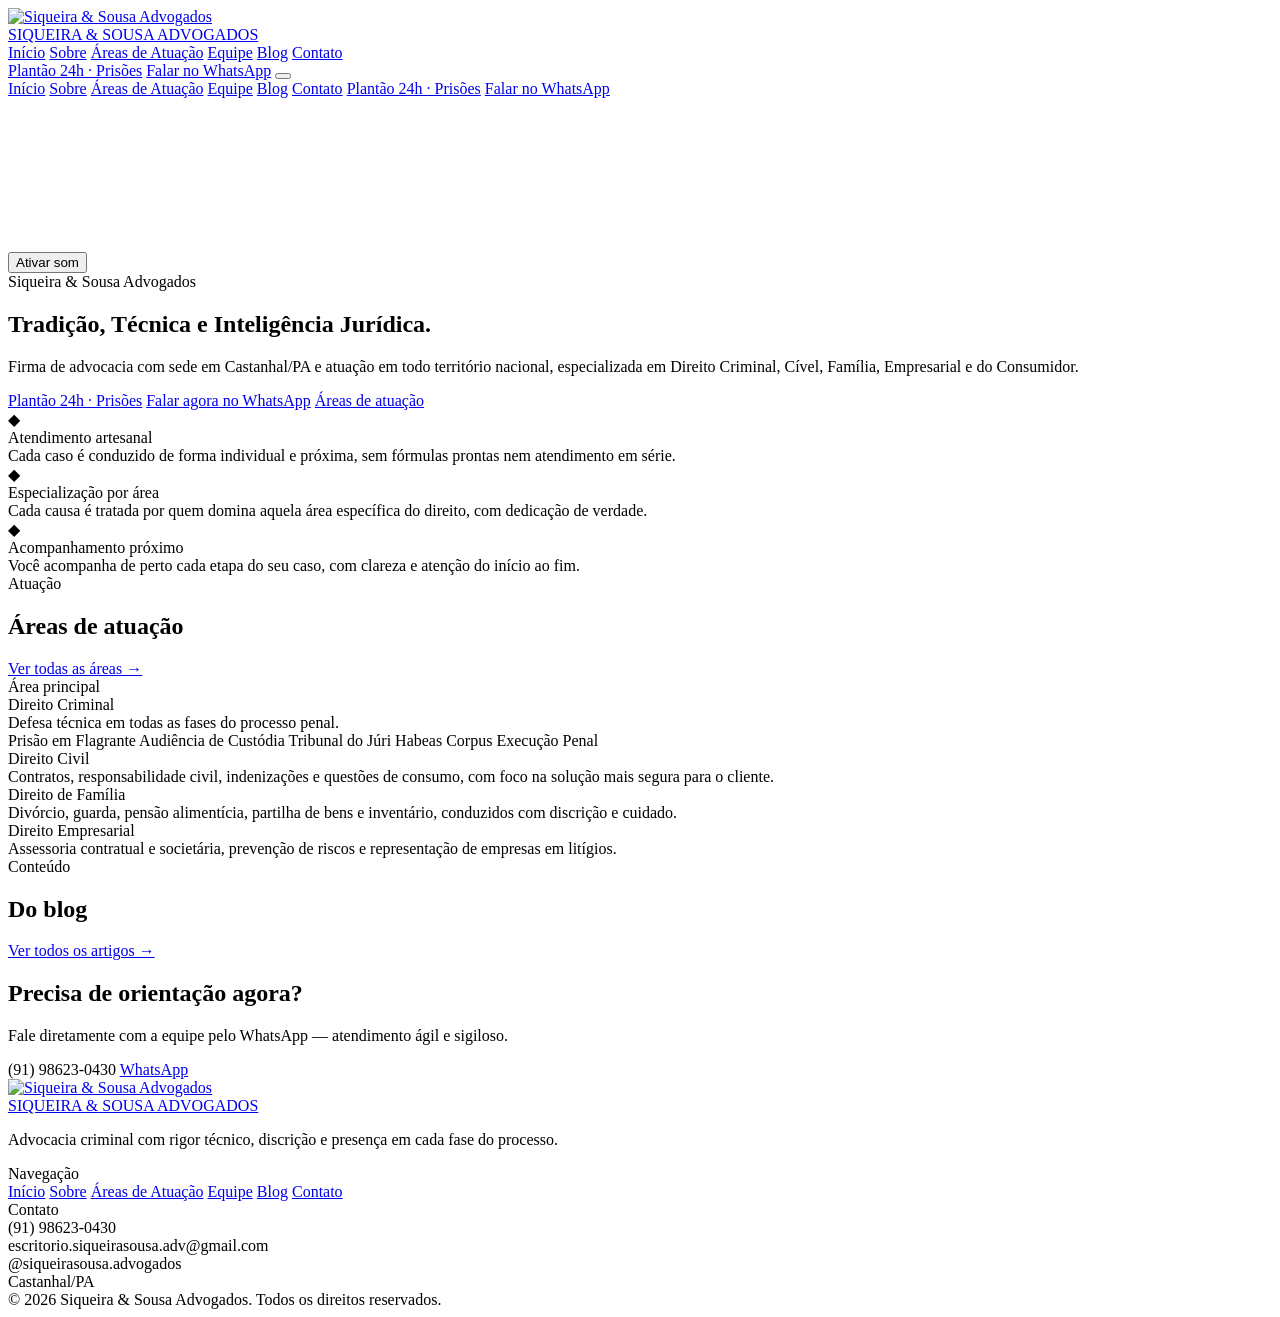
==== index.html @ fb688a69 "Add files via upload" ====
<!DOCTYPE html>
<html lang="pt-BR">
<head>
<meta charset="UTF-8">
<meta name="viewport" content="width=device-width, initial-scale=1.0">
<title>Siqueira &amp; Sousa Advogados | Castanhal/PA</title>
<meta name="description" content="Firma de advocacia com sede em Castanhal/PA e atuação em todo território nacional. Direito Criminal, Cível, Família, Empresarial e do Consumidor. Tradição, técnica e inteligência jurídica.">
<link rel="icon" href="assets/logo/logo-mono-navy.png">
<link rel="preconnect" href="https://fonts.googleapis.com">
<link rel="preconnect" href="https://fonts.gstatic.com" crossorigin>
<link href="https://fonts.googleapis.com/css2?family=Playfair+Display:ital,wght@0,500;0,600;0,700;1,500&family=Cormorant+Garamond:ital,wght@0,500;0,600;1,500&family=Lora:ital,wght@0,400;0,500;1,400&display=swap" rel="stylesheet">
<link rel="stylesheet" href="assets/css/style.css">
</head>
<body>

<header class="site-header">
  <div class="header-inner">
    <a href="index.html" class="brand">
      <img src="assets/logo/logo-mono-navy.png" alt="Siqueira & Sousa Advogados">
      <div class="brand-text">
        <span class="brand-name">SIQUEIRA <span class="amp">&amp;</span> SOUSA</span>
        <span class="brand-sub">ADVOGADOS</span>
      </div>
    </a>

    <nav class="main-nav">
      <a href="index.html" class="active">Início</a>
      <a href="sobre.html">Sobre</a>
      <a href="areas.html">Áreas de Atuação</a>
      <a href="equipe.html">Equipe</a>
      <a href="blog.html">Blog</a>
      <a href="contato.html">Contato</a>
    </nav>

    <div class="header-actions">
      <a href="https://wa.me/5591986230430?text=Ol%C3%A1%2C%20preciso%20de%20atendimento%20URGENTE%20-%20poss%C3%ADvel%20pris%C3%A3o%20em%20flagrante." target="_blank" rel="noopener" class="btn btn-urgent">Plantão 24h · Prisões</a>
      <a href="https://wa.me/5591986230430?text=Ol%C3%A1%2C%20preciso%20de%20orienta%C3%A7%C3%A3o%20jur%C3%ADdica." target="_blank" rel="noopener" class="btn btn-solid">Falar no WhatsApp</a>
      <button class="hamburger" aria-label="Menu">
        <span></span><span></span><span></span>
      </button>
    </div>
  </div>
  <nav class="mobile-nav">
    <a href="index.html" class="active">Início</a>
    <a href="sobre.html">Sobre</a>
    <a href="areas.html">Áreas de Atuação</a>
    <a href="equipe.html">Equipe</a>
    <a href="blog.html">Blog</a>
    <a href="contato.html">Contato</a>
    <a href="https://wa.me/5591986230430?text=Ol%C3%A1%2C%20preciso%20de%20atendimento%20URGENTE%20-%20poss%C3%ADvel%20pris%C3%A3o%20em%20flagrante." target="_blank" rel="noopener" class="btn btn-urgent">Plantão 24h · Prisões</a>
    <a href="https://wa.me/5591986230430?text=Ol%C3%A1%2C%20preciso%20de%20orienta%C3%A7%C3%A3o%20jur%C3%ADdica." target="_blank" rel="noopener" class="btn btn-solid">Falar no WhatsApp</a>
  </nav>
</header>

<main>

  <!-- HERO VIDEO -->
  <section class="hero-video-wrap">
    <video id="hero-video" autoplay muted loop playsinline preload="auto" poster="assets/img/poster-hero-reel-v5.jpg">
      <source src="assets/video/hero-reel-v5.mp4" type="video/mp4">
    </video>
    <div class="hero-video-scrim"></div>
    <button class="hero-video-sound" id="hero-sound-toggle" aria-label="Ativar som">Ativar som</button>
  </section>

  <!-- HERO TEXT -->
  <section class="wrap section hero-below">
    <div class="eyebrow">Siqueira &amp; Sousa Advogados</div>
    <h1>Tradição, Técnica e Inteligência Jurídica.</h1>
    <p class="lead" style="margin-left:auto; margin-right:auto;">Firma de advocacia com sede em Castanhal/PA e atuação em todo território nacional, especializada em Direito Criminal, Cível, Família, Empresarial e do Consumidor.</p>
    <div class="cta-row">
      <a href="https://wa.me/5591986230430?text=Ol%C3%A1%2C%20preciso%20de%20atendimento%20URGENTE%20-%20poss%C3%ADvel%20pris%C3%A3o%20em%20flagrante." target="_blank" rel="noopener" class="btn btn-urgent">Plantão 24h · Prisões</a>
      <a href="https://wa.me/5591986230430?text=Ol%C3%A1%2C%20preciso%20de%20orienta%C3%A7%C3%A3o%20jur%C3%ADdica." target="_blank" rel="noopener" class="btn btn-solid">Falar agora no WhatsApp</a>
      <a href="areas.html" class="btn btn-outline">Áreas de atuação</a>
    </div>
  </section>

  <!-- VALUE STRIP -->
  <section class="section-white-both">
    <div class="wrap section-tight value-grid">
      <div class="value-item">
        <div class="diamond">◆</div>
        <div class="value-title">Atendimento artesanal</div>
        <div class="value-desc">Cada caso é conduzido de forma individual e próxima, sem fórmulas prontas nem atendimento em série.</div>
      </div>
      <div class="value-item">
        <div class="diamond">◆</div>
        <div class="value-title">Especialização por área</div>
        <div class="value-desc">Cada causa é tratada por quem domina aquela área específica do direito, com dedicação de verdade.</div>
      </div>
      <div class="value-item">
        <div class="diamond">◆</div>
        <div class="value-title">Acompanhamento próximo</div>
        <div class="value-desc">Você acompanha de perto cada etapa do seu caso, com clareza e atenção do início ao fim.</div>
      </div>
    </div>
  </section>

  <!-- ÁREAS PREVIEW -->
  <section class="wrap section">
    <div class="section-head-row">
      <div>
        <div class="eyebrow" style="margin-bottom:8px;">Atuação</div>
        <h2>Áreas de atuação</h2>
      </div>
      <a href="areas.html" class="see-all">Ver todas as áreas →</a>
    </div>
    <div class="area-grid">
      <div class="area-card">
        <div class="area-badge">Área principal</div>
        <div class="area-rule"></div>
        <div class="area-title">Direito Criminal</div>
        <div class="area-desc">Defesa técnica em todas as fases do processo penal.</div>
        <div class="area-tags">
          <span>Prisão em Flagrante</span>
          <span>Audiência de Custódia</span>
          <span>Tribunal do Júri</span>
          <span>Habeas Corpus</span>
          <span>Execução Penal</span>
        </div>
      </div>
      <div class="area-card">
        <div class="area-rule"></div>
        <div class="area-title">Direito Civil</div>
        <div class="area-desc">Contratos, responsabilidade civil, indenizações e questões de consumo, com foco na solução mais segura para o cliente.</div>
      </div>
      <div class="area-card">
        <div class="area-rule"></div>
        <div class="area-title">Direito de Família</div>
        <div class="area-desc">Divórcio, guarda, pensão alimentícia, partilha de bens e inventário, conduzidos com discrição e cuidado.</div>
      </div>
      <div class="area-card">
        <div class="area-rule"></div>
        <div class="area-title">Direito Empresarial</div>
        <div class="area-desc">Assessoria contratual e societária, prevenção de riscos e representação de empresas em litígios.</div>
      </div>
    </div>
  </section>

  <!-- BLOG PREVIEW -->
  <section class="section-white">
    <div class="wrap section">
      <div class="section-head-row">
        <div>
          <div class="eyebrow" style="margin-bottom:8px;">Conteúdo</div>
          <h2>Do blog</h2>
        </div>
        <a href="blog.html" class="see-all">Ver todos os artigos →</a>
      </div>
      <div class="blog-grid" id="blog-preview-grid">
        <!-- Preenchido automaticamente a partir de assets/data/posts.js -->
      </div>
    </div>
  </section>

  <!-- CTA BANNER -->
  <section class="cta-banner">
    <div class="cta-banner-inner">
      <div>
        <h2>Precisa de orientação agora?</h2>
        <p>Fale diretamente com a equipe pelo WhatsApp — atendimento ágil e sigiloso.</p>
      </div>
      <div class="cta-banner-actions">
        <span class="cta-banner-phone">(91) 98623-0430</span>
        <a href="https://wa.me/5591986230430?text=Ol%C3%A1%2C%20preciso%20de%20orienta%C3%A7%C3%A3o%20jur%C3%ADdica." target="_blank" rel="noopener" class="btn btn-gold">WhatsApp</a>
      </div>
    </div>
  </section>

</main>

<footer class="site-footer">
  <div class="footer-inner">
    <div class="footer-brand">
      <a href="index.html" class="brand">
        <img src="assets/logo/logo-mono-cream.png" alt="Siqueira & Sousa Advogados">
        <div class="brand-text">
          <span class="brand-name">SIQUEIRA <span class="amp">&amp;</span> SOUSA</span>
          <span class="brand-sub">ADVOGADOS</span>
        </div>
      </a>
      <p class="footer-tagline">Advocacia criminal com rigor técnico, discrição e presença em cada fase do processo.</p>
    </div>
    <div>
      <div class="footer-col-title">Navegação</div>
      <div class="footer-links">
        <a href="index.html">Início</a>
        <a href="sobre.html">Sobre</a>
        <a href="areas.html">Áreas de Atuação</a>
        <a href="equipe.html">Equipe</a>
        <a href="blog.html">Blog</a>
        <a href="contato.html">Contato</a>
      </div>
    </div>
    <div>
      <div class="footer-col-title">Contato</div>
      <div class="footer-contact">
        <div>(91) 98623-0430</div>
        <div>escritorio.siqueirasousa.adv@gmail.com</div>
        <div>@siqueirasousa.advogados</div>
        <div>Castanhal/PA</div>
      </div>
    </div>
  </div>
  <div class="footer-bottom">© <span id="footer-year">2026</span> Siqueira &amp; Sousa Advogados. Todos os direitos reservados.</div>
</footer>

<script src="assets/data/posts.js"></script>
<script src="assets/js/blog.js"></script>
<script src="assets/js/main.js"></script>
</body>
</html>
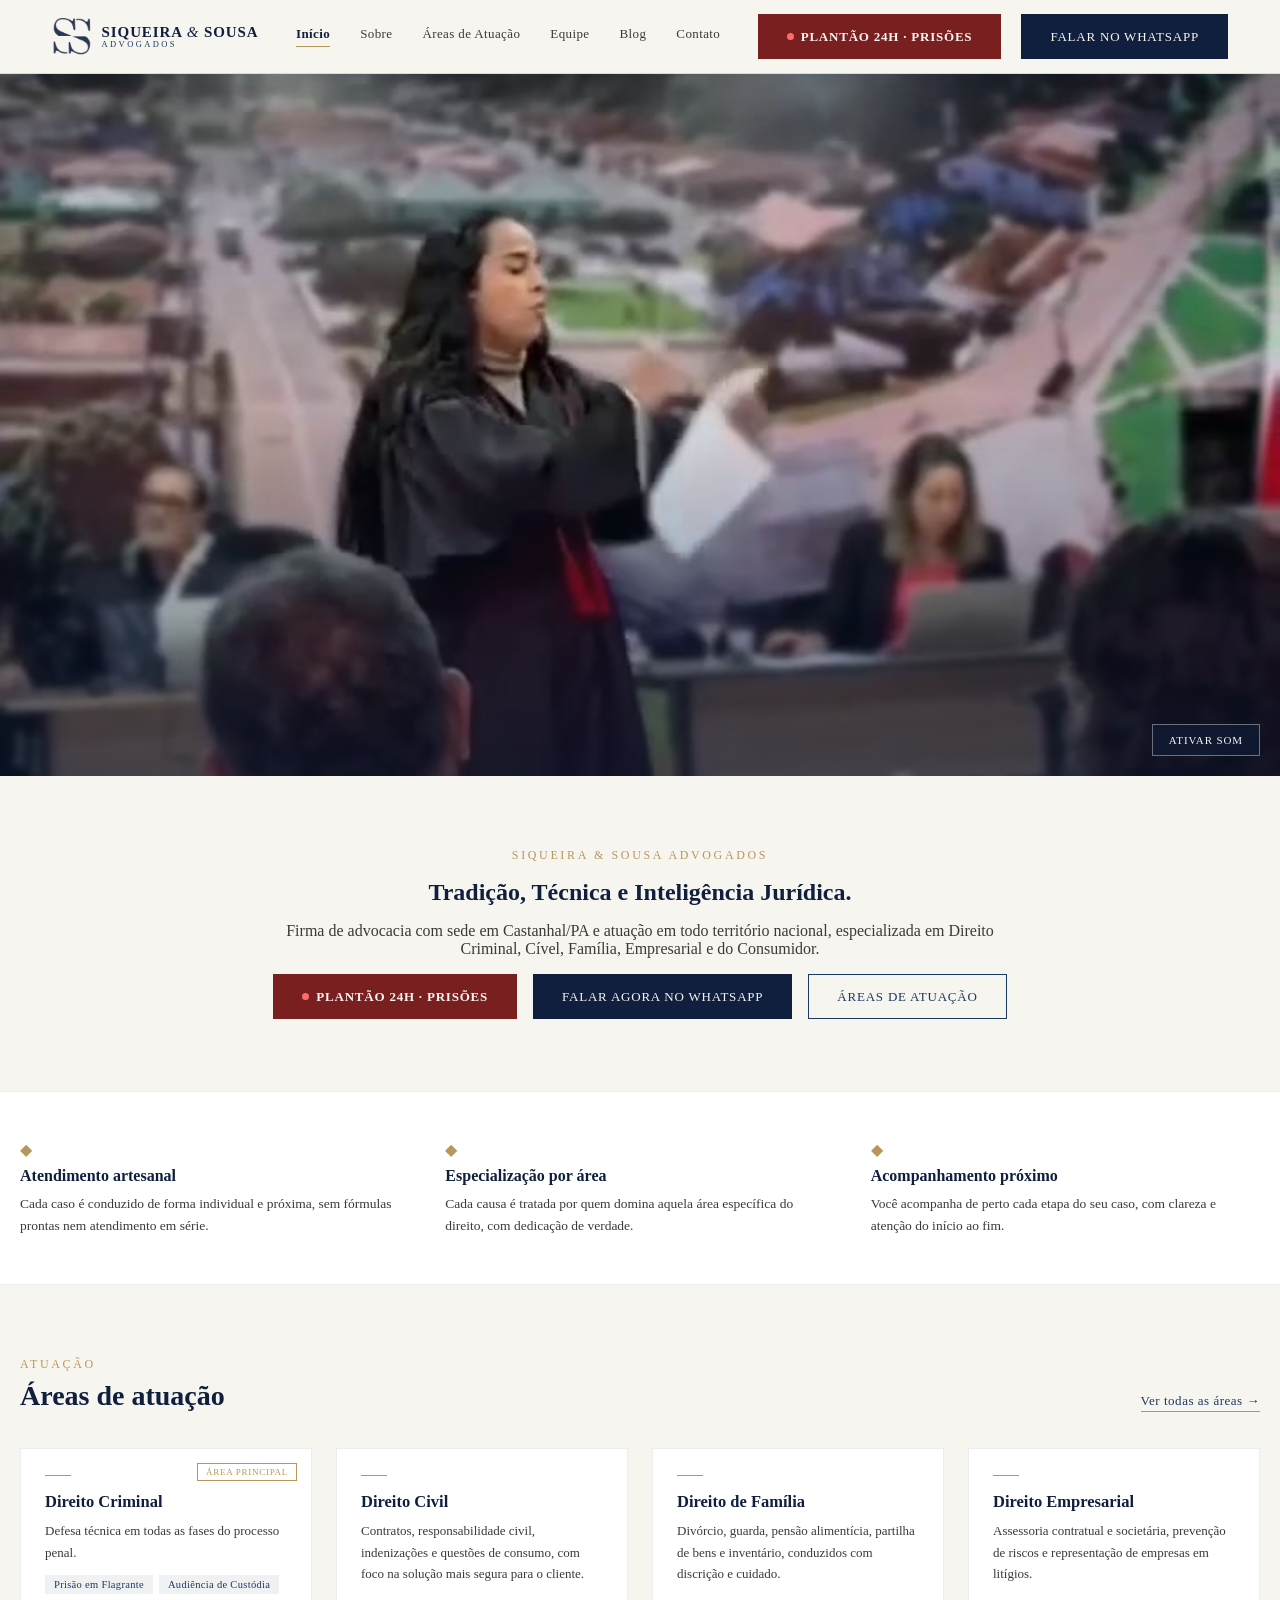
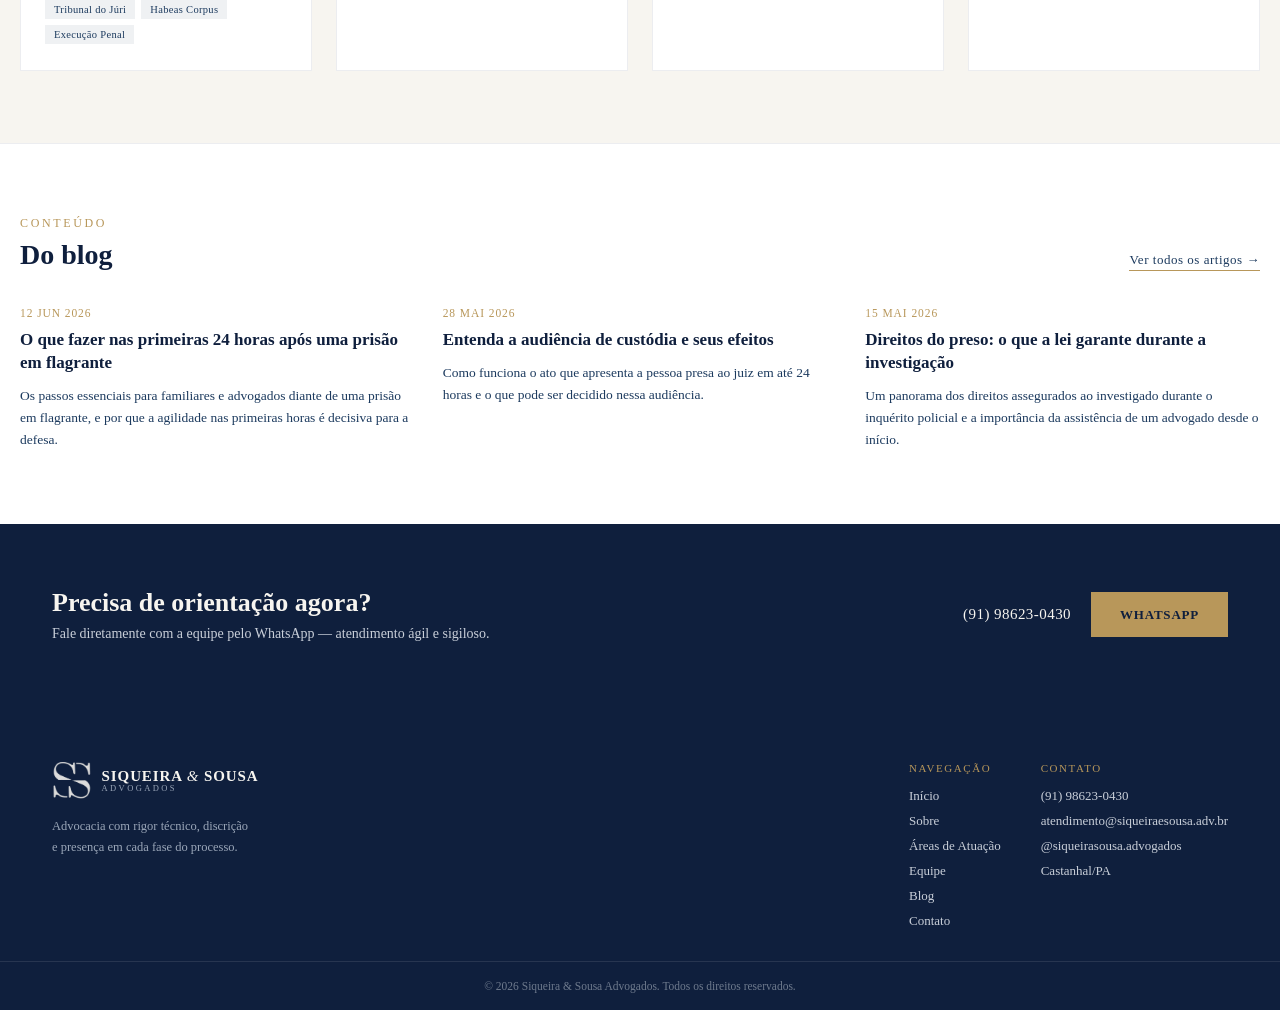
==== commit edb62c11: "Add files via upload" ====
--- a/index.html
+++ b/index.html
@@ -179,7 +179,7 @@
           <span class="brand-sub">ADVOGADOS</span>
         </div>
       </a>
-      <p class="footer-tagline">Advocacia criminal com rigor técnico, discrição e presença em cada fase do processo.</p>
+      <p class="footer-tagline">Advocacia com rigor técnico, discrição e presença em cada fase do processo.</p>
     </div>
     <div>
       <div class="footer-col-title">Navegação</div>
@@ -196,7 +196,7 @@
       <div class="footer-col-title">Contato</div>
       <div class="footer-contact">
         <div>(91) 98623-0430</div>
-        <div>escritorio.siqueirasousa.adv@gmail.com</div>
+        <div>atendimento@siqueiraesousa.adv.br</div>
         <div>@siqueirasousa.advogados</div>
         <div>Castanhal/PA</div>
       </div>
--- a/assets/css/style.css
+++ b/assets/css/style.css
@@ -0,0 +1,550 @@
+/* ===================================================================
+   Siqueira & Sousa Advogados — design tokens & shared styles
+   =================================================================== */
+
+:root {
+  --navy: #0F1F3D;
+  --petrol: #1C3A5E;
+  --gold: #B8975A;
+  --ivory: #F7F5F0;
+  --graphite: #3A3A3A;
+  --white: #FFFFFF;
+  --border: rgba(15, 31, 61, 0.08);
+  --border-strong: rgba(15, 31, 61, 0.12);
+  --max-width: 1240px;
+  --max-width-narrow: 900px;
+}
+
+* { box-sizing: border-box; }
+
+html { scroll-behavior: smooth; }
+
+body {
+  margin: 0;
+  background: var(--ivory);
+  color: var(--graphite);
+  font-family: 'Lora', serif;
+  min-height: 100vh;
+  display: flex;
+  flex-direction: column;
+}
+
+a { color: var(--petrol); text-decoration: none; }
+a:hover { color: var(--gold); }
+::selection { background: var(--gold); color: var(--ivory); }
+
+img { max-width: 100%; display: block; }
+
+h1, h2, h3 {
+  font-family: 'Playfair Display', serif;
+  font-weight: 600;
+  color: var(--navy);
+  margin: 0;
+}
+
+.amp { font-family: 'Cormorant Garamond', serif; font-style: italic; font-weight: 500; }
+
+.wrap {
+  max-width: var(--max-width);
+  margin: 0 auto;
+  padding: 0 32px;
+}
+
+.wrap-narrow {
+  max-width: var(--max-width-narrow);
+  margin: 0 auto;
+  padding: 0 32px;
+}
+
+.section {
+  padding: 72px 0;
+}
+
+.section-tight {
+  padding: 48px 0;
+}
+
+.section-white {
+  background: var(--white);
+  border-top: 1px solid var(--border);
+}
+
+.section-white-both {
+  background: var(--white);
+  border-top: 1px solid var(--border);
+  border-bottom: 1px solid var(--border);
+}
+
+.eyebrow {
+  font-size: 12px;
+  letter-spacing: 0.22em;
+  color: var(--gold);
+  text-transform: uppercase;
+  margin-bottom: 16px;
+}
+
+/* -------------------- Buttons -------------------- */
+.btn {
+  display: inline-block;
+  text-decoration: none;
+  cursor: pointer;
+  padding: 15px 28px;
+  font-size: 13px;
+  letter-spacing: 0.06em;
+  text-transform: uppercase;
+  font-family: 'Lora', serif;
+  border: 1px solid transparent;
+  line-height: 1;
+}
+
+.btn-solid {
+  background: var(--navy);
+  color: var(--ivory);
+}
+.btn-solid:hover { background: var(--petrol); color: var(--ivory); }
+
+.btn-outline {
+  border: 1px solid var(--petrol);
+  color: var(--petrol);
+  background: transparent;
+}
+.btn-outline:hover { color: var(--gold); border-color: var(--gold); }
+
+.btn-gold {
+  background: var(--gold);
+  color: var(--navy);
+  font-weight: 600;
+}
+.btn-gold:hover { background: #a8865067; color: var(--navy); opacity: 0.9; }
+
+.btn-urgent {
+  background: #7A1F1F;
+  color: var(--ivory);
+  font-weight: 600;
+  display: inline-flex;
+  align-items: center;
+  gap: 7px;
+}
+.btn-urgent::before {
+  content: "";
+  width: 7px;
+  height: 7px;
+  border-radius: 50%;
+  background: #FF6B6B;
+  flex-shrink: 0;
+}
+.btn-urgent:hover { background: #611818; color: var(--ivory); }
+
+/* -------------------- Header -------------------- */
+.site-header {
+  position: sticky;
+  top: 0;
+  z-index: 50;
+  background: var(--ivory);
+  border-bottom: 1px solid var(--border-strong);
+  box-shadow: 0 2px 16px rgba(15, 31, 61, 0.05);
+}
+
+.header-inner {
+  max-width: var(--max-width);
+  margin: 0 auto;
+  padding: 14px 32px;
+  display: flex;
+  align-items: center;
+  justify-content: space-between;
+  gap: 24px;
+}
+
+.brand {
+  display: flex;
+  align-items: center;
+  gap: 10px;
+  cursor: pointer;
+}
+.brand img { height: 38px; width: auto; }
+.brand-text { display: flex; flex-direction: column; line-height: 1.1; }
+.brand-name {
+  font-family: 'Playfair Display', serif;
+  font-weight: 600;
+  font-size: 15px;
+  letter-spacing: 0.06em;
+  color: var(--navy);
+}
+.brand-sub {
+  font-size: 8.5px;
+  letter-spacing: 0.28em;
+  color: var(--petrol);
+}
+
+nav.main-nav {
+  display: flex;
+  align-items: center;
+  gap: 30px;
+}
+nav.main-nav a {
+  font-size: 13px;
+  letter-spacing: 0.03em;
+  color: var(--graphite);
+  border-bottom: 1px solid transparent;
+  padding-bottom: 4px;
+}
+nav.main-nav a.active {
+  color: var(--navy);
+  font-weight: 600;
+  border-bottom: 1px solid var(--gold);
+}
+nav.main-nav a:hover { color: var(--navy); }
+
+.header-actions { display: flex; align-items: center; gap: 20px; }
+
+.hamburger {
+  display: none;
+  background: none;
+  border: none;
+  cursor: pointer;
+  padding: 6px;
+  flex-direction: column;
+  gap: 5px;
+}
+.hamburger span { width: 24px; height: 2px; background: var(--navy); display: block; }
+
+.mobile-nav {
+  display: none;
+  flex-direction: column;
+  padding: 8px 32px 24px;
+  gap: 4px;
+  background: var(--ivory);
+  border-top: 1px solid var(--border-strong);
+}
+.mobile-nav a {
+  font-size: 15px;
+  padding: 10px 4px;
+  color: var(--graphite);
+}
+.mobile-nav a.active { color: var(--navy); font-weight: 600; }
+.mobile-nav .btn { text-align: center; margin-top: 10px; }
+
+@media (max-width: 900px) {
+  .header-actions .btn-solid,
+  .header-actions .btn-urgent { display: none; }
+  nav.main-nav { display: none; }
+  .hamburger { display: flex; }
+  .mobile-nav.open { display: flex; }
+}
+
+/* -------------------- Footer -------------------- */
+.site-footer { background: var(--navy); }
+.footer-inner {
+  max-width: var(--max-width);
+  margin: 0 auto;
+  padding: 56px 32px 32px;
+  display: flex;
+  flex-wrap: wrap;
+  gap: 40px;
+  justify-content: space-between;
+}
+.footer-brand { flex: 1 1 260px; min-width: 240px; }
+.footer-brand .brand { cursor: default; margin-bottom: 16px; }
+.footer-brand .brand-name { color: var(--ivory); }
+.footer-brand .brand-sub { color: #9AA6B8; }
+.footer-tagline { font-size: 12.5px; line-height: 1.7; color: #9AA6B8; max-width: 32ch; margin: 0; }
+.footer-col-title {
+  font-size: 11px;
+  letter-spacing: 0.14em;
+  color: var(--gold);
+  text-transform: uppercase;
+  margin-bottom: 14px;
+}
+.footer-links { display: flex; flex-direction: column; gap: 9px; }
+.footer-links a { font-size: 13px; color: #C9CFD9; }
+.footer-links a:hover { color: var(--gold); }
+.footer-contact { display: flex; flex-direction: column; gap: 9px; font-size: 13px; color: #C9CFD9; }
+.footer-bottom {
+  border-top: 1px solid rgba(247, 245, 240, 0.1);
+  padding: 18px 32px;
+  text-align: center;
+  font-size: 11.5px;
+  color: #6E7A8D;
+}
+
+main { flex: 1; }
+
+/* -------------------- Hero video (full-bleed) -------------------- */
+.hero-video-wrap {
+  position: relative;
+  width: 100%;
+  height: 78vh;
+  min-height: 460px;
+  max-height: 760px;
+  overflow: hidden;
+  background: #05070c;
+}
+.hero-video-wrap video {
+  width: 100%;
+  height: 100%;
+  object-fit: cover;
+  display: block;
+}
+.hero-video-scrim {
+  position: absolute;
+  inset: 0;
+  background: linear-gradient(180deg, rgba(15,31,61,0.15) 0%, rgba(15,31,61,0.05) 45%, rgba(15,31,61,0.55) 100%);
+  pointer-events: none;
+}
+.hero-video-sound {
+  position: absolute;
+  right: 20px;
+  bottom: 20px;
+  z-index: 5;
+  background: rgba(15,31,61,0.55);
+  color: var(--ivory);
+  border: 1px solid rgba(247,245,240,0.4);
+  padding: 9px 16px;
+  font-size: 11px;
+  letter-spacing: 0.08em;
+  text-transform: uppercase;
+  cursor: pointer;
+  font-family: 'Lora', serif;
+  backdrop-filter: blur(2px);
+}
+.hero-video-sound:hover { background: rgba(15,31,61,0.8); }
+
+.hero-below {
+  text-align: center;
+  max-width: 760px;
+  margin: 0 auto;
+}
+.hero-below .cta-row { justify-content: center; }
+
+@media (max-width: 640px) {
+  .hero-video-wrap { height: 58vh; min-height: 380px; }
+}
+
+/* -------------------- Hero -------------------- */
+.hero {
+  display: flex;
+  flex-wrap: wrap;
+  align-items: center;
+  gap: 56px;
+}
+.hero-text { flex: 1 1 420px; min-width: 320px; }
+.hero-media { flex: 1 1 380px; min-width: 300px; }
+.hero-media img { width: 100%; height: 100%; object-fit: cover; }
+.ratio-4-3 { aspect-ratio: 4 / 3; overflow: hidden; }
+.ratio-4-5 { aspect-ratio: 4 / 5; overflow: hidden; }
+.ratio-16-9 { aspect-ratio: 16 / 9; overflow: hidden; }
+
+.hero h1 {
+  font-size: 36px;
+  line-height: 1.28;
+  margin: 0 0 16px;
+}
+.hero p.lead {
+  font-size: 16px;
+  line-height: 1.7;
+  max-width: 46ch;
+  margin: 0 0 32px;
+}
+.cta-row { display: flex; flex-wrap: wrap; gap: 16px; }
+
+/* -------------------- Value strip -------------------- */
+.value-grid {
+  display: grid;
+  grid-template-columns: repeat(auto-fit, minmax(220px, 1fr));
+  gap: 36px;
+}
+.value-item .diamond { color: var(--gold); margin-bottom: 8px; }
+.value-item .value-title {
+  font-family: 'Playfair Display', serif;
+  font-weight: 600;
+  font-size: 16px;
+  color: var(--navy);
+  margin-bottom: 8px;
+}
+.value-item .value-desc { font-size: 13.5px; line-height: 1.6; }
+
+/* -------------------- Section header row -------------------- */
+.section-head-row {
+  display: flex;
+  justify-content: space-between;
+  align-items: flex-end;
+  margin-bottom: 36px;
+  flex-wrap: wrap;
+  gap: 12px;
+}
+.section-head-row h2 { font-size: 28px; }
+.see-all {
+  font-size: 13px;
+  letter-spacing: 0.04em;
+  color: var(--petrol);
+  border-bottom: 1px solid var(--gold);
+  padding-bottom: 2px;
+  white-space: nowrap;
+}
+.see-all:hover { color: var(--gold); }
+
+/* -------------------- Area cards -------------------- */
+.area-grid {
+  display: grid;
+  grid-template-columns: repeat(auto-fit, minmax(260px, 1fr));
+  gap: 24px;
+}
+.area-card {
+  background: var(--white);
+  border: 1px solid var(--border);
+  padding: 26px 24px;
+  position: relative;
+}
+.area-card.big { padding: 30px 26px; }
+.area-badge {
+  position: absolute;
+  top: 14px;
+  right: 14px;
+  font-size: 9px;
+  letter-spacing: 0.08em;
+  color: var(--gold);
+  text-transform: uppercase;
+  border: 1px solid var(--gold);
+  padding: 3px 8px;
+}
+.area-rule { width: 26px; height: 1px; background: var(--gold); margin-bottom: 16px; }
+.area-title {
+  font-family: 'Playfair Display', serif;
+  font-weight: 600;
+  font-size: 16.5px;
+  color: var(--navy);
+  margin-bottom: 8px;
+}
+.area-desc { font-size: 13px; line-height: 1.65; margin-bottom: 12px; }
+.area-tags { display: flex; flex-wrap: wrap; gap: 6px; }
+.area-tags span {
+  font-size: 10.5px;
+  letter-spacing: 0.03em;
+  color: var(--petrol);
+  background: rgba(28, 58, 94, 0.07);
+  padding: 4px 9px;
+}
+
+/* -------------------- Blog cards / list -------------------- */
+.blog-grid {
+  display: grid;
+  grid-template-columns: repeat(auto-fit, minmax(280px, 1fr));
+  gap: 28px;
+}
+.blog-card { display: flex; flex-direction: column; gap: 10px; }
+.blog-date { font-size: 11.5px; letter-spacing: 0.08em; color: var(--gold); text-transform: uppercase; }
+.blog-title { font-family: 'Playfair Display', serif; font-weight: 600; font-size: 17px; color: var(--navy); line-height: 1.35; }
+.blog-excerpt { font-size: 13.5px; line-height: 1.65; }
+
+.blog-list-item {
+  padding: 30px 0;
+  border-bottom: 1px solid rgba(15, 31, 61, 0.1);
+  display: flex;
+  flex-direction: column;
+  gap: 10px;
+}
+.blog-list-item .blog-title { font-size: 21px; }
+.blog-list-item .blog-excerpt { font-size: 14.5px; line-height: 1.7; max-width: 68ch; }
+
+/* -------------------- CTA banner -------------------- */
+.cta-banner { background: var(--navy); }
+.cta-banner-inner {
+  max-width: var(--max-width);
+  margin: 0 auto;
+  padding: 64px 32px;
+  display: flex;
+  flex-wrap: wrap;
+  align-items: center;
+  justify-content: space-between;
+  gap: 24px;
+}
+.cta-banner h2 { color: var(--ivory); font-size: 26px; margin: 0 0 8px; }
+.cta-banner p { font-size: 14px; color: #C9CFD9; margin: 0; }
+.cta-banner-actions { display: flex; align-items: center; gap: 20px; flex-wrap: wrap; }
+.cta-banner-phone { font-size: 15px; color: var(--ivory); letter-spacing: 0.03em; }
+
+/* -------------------- Values grid (Sobre) -------------------- */
+.values-grid {
+  display: grid;
+  grid-template-columns: repeat(auto-fit, minmax(220px, 1fr));
+  gap: 32px;
+}
+.values-grid .value-title {
+  font-family: 'Playfair Display', serif;
+  font-weight: 600;
+  font-size: 17px;
+  color: var(--navy);
+  margin-bottom: 8px;
+}
+.values-grid .value-desc { font-size: 13.5px; line-height: 1.65; }
+
+/* -------------------- Team -------------------- */
+.team-grid {
+  display: grid;
+  grid-template-columns: repeat(auto-fit, minmax(280px, 1fr));
+  gap: 40px;
+}
+.team-card { display: flex; flex-direction: column; gap: 16px; }
+.team-card img { width: 100%; height: 100%; object-fit: cover; }
+.team-name { font-family: 'Playfair Display', serif; font-weight: 600; font-size: 19px; color: var(--navy); }
+.team-role { font-size: 12.5px; letter-spacing: 0.04em; color: var(--gold); margin: 4px 0 8px; text-transform: uppercase; }
+.team-bio { font-size: 13.5px; line-height: 1.65; }
+
+/* -------------------- Video gallery -------------------- */
+.video-grid {
+  display: grid;
+  grid-template-columns: repeat(auto-fit, minmax(280px, 1fr));
+  gap: 28px;
+}
+.video-card { display: flex; flex-direction: column; gap: 10px; }
+.video-card video { width: 100%; aspect-ratio: 16 / 9; object-fit: cover; background: #000; }
+.video-caption-title { font-family: 'Playfair Display', serif; font-weight: 600; font-size: 15.5px; color: var(--navy); }
+.video-caption-desc { font-size: 13px; line-height: 1.55; color: var(--graphite); }
+
+/* -------------------- Contact -------------------- */
+.contact-layout { display: flex; flex-wrap: wrap; gap: 56px; }
+.contact-info { flex: 1 1 340px; min-width: 300px; }
+.contact-item {
+  display: flex;
+  flex-direction: column;
+  gap: 3px;
+  font-size: 14.5px;
+  color: var(--graphite);
+}
+.contact-item .label {
+  color: var(--gold);
+  letter-spacing: 0.08em;
+  font-size: 11px;
+  text-transform: uppercase;
+}
+.contact-list { display: flex; flex-direction: column; gap: 18px; margin-bottom: 32px; }
+.map-wrap { margin-top: 40px; }
+.map-wrap iframe { width: 100%; height: 100%; border: 0; }
+
+.contact-form-card {
+  flex: 1 1 360px;
+  min-width: 300px;
+  background: var(--white);
+  border: 1px solid var(--border);
+  padding: 36px 32px;
+}
+.contact-form-card h2 { font-size: 19px; margin: 0 0 22px; }
+.form-field {
+  width: 100%;
+  border: none;
+  border-bottom: 1px solid rgba(15, 31, 61, 0.25);
+  background: transparent;
+  padding: 8px 2px;
+  font-size: 14px;
+  font-family: 'Lora', serif;
+  color: var(--graphite);
+  outline: none;
+}
+.form-stack { display: flex; flex-direction: column; gap: 16px; }
+.form-submit { margin-top: 6px; width: 100%; text-align: center; border: none; }
+
+/* -------------------- Utility -------------------- */
+@media (max-width: 640px) {
+  .hero h1 { font-size: 28px; }
+  .section { padding: 48px 0; }
+}
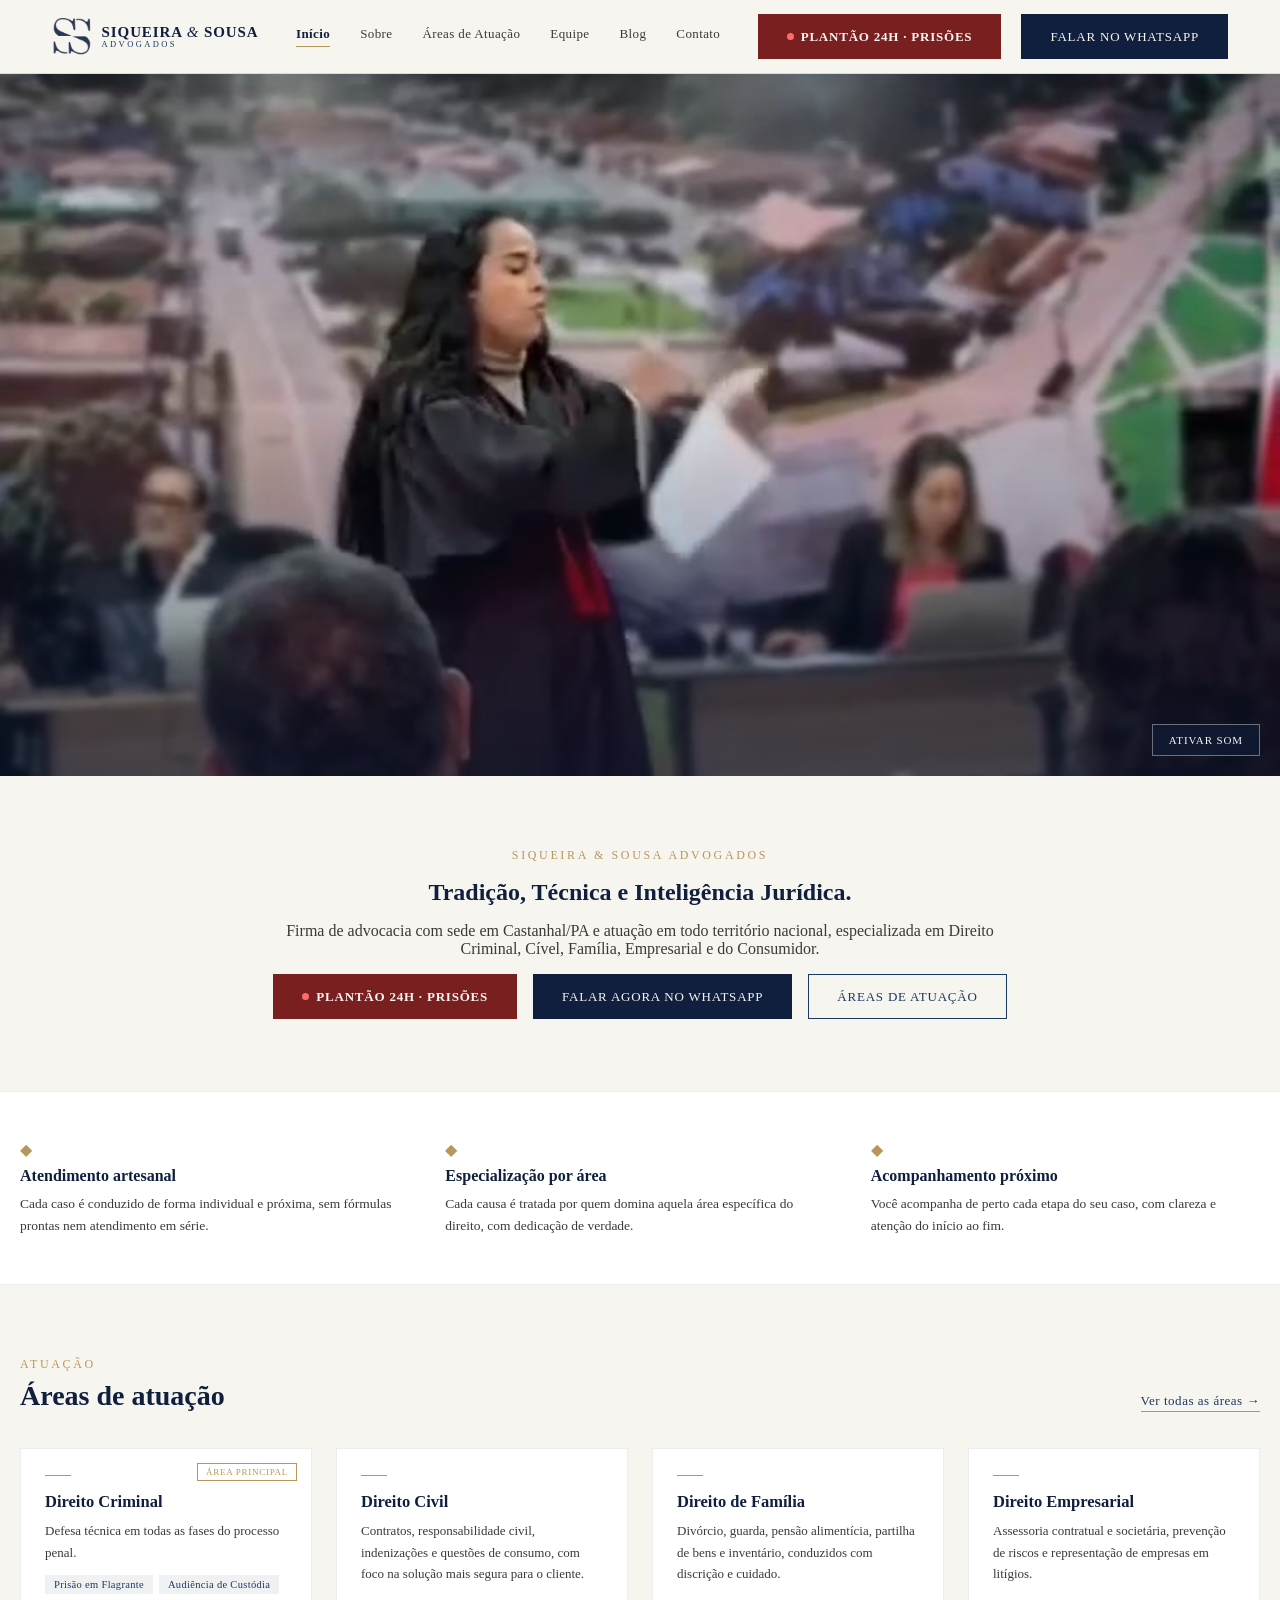
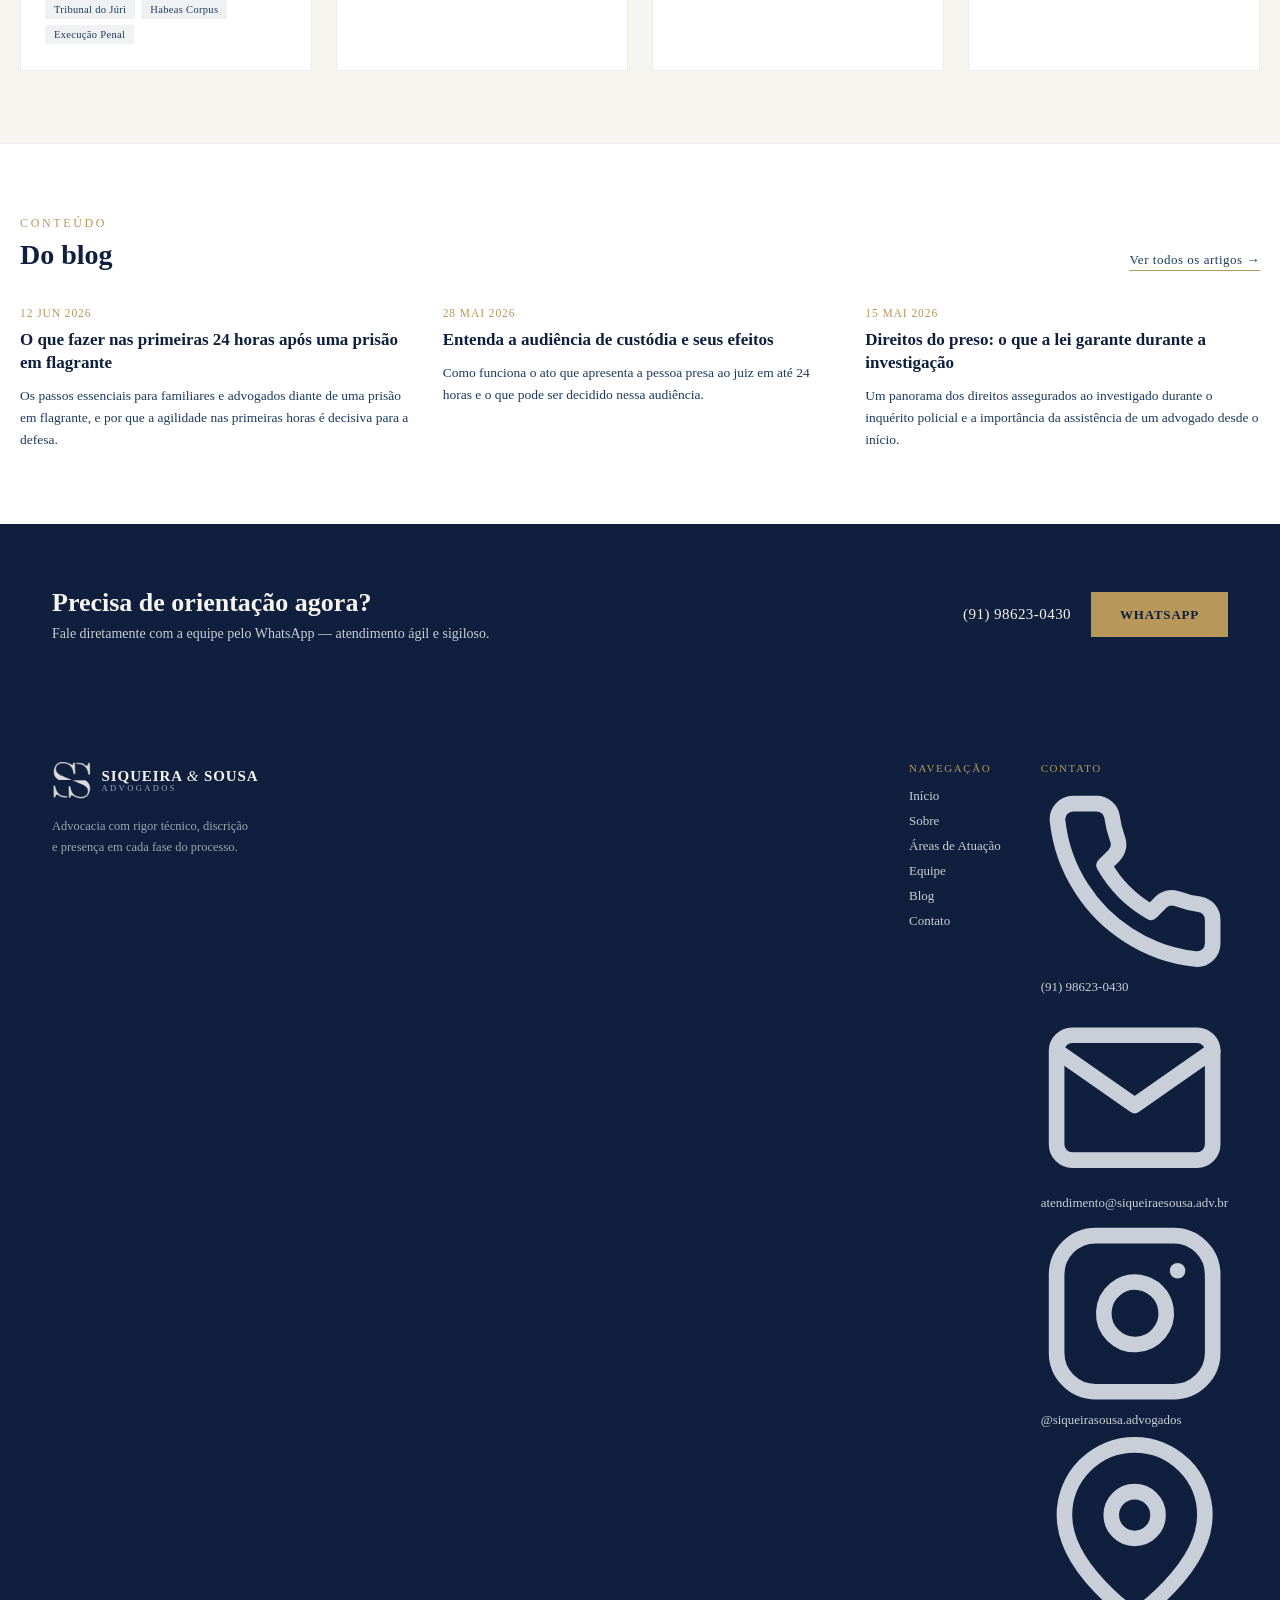
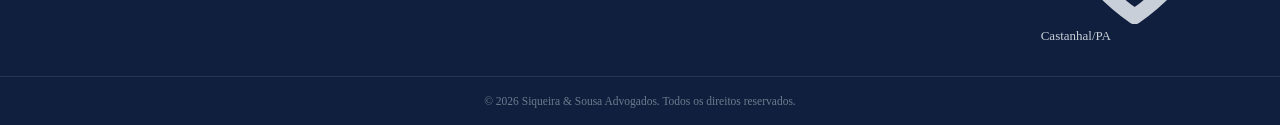
==== commit ebe3094b: "Add files via upload" ====
--- a/index.html
+++ b/index.html
@@ -195,10 +195,10 @@
     <div>
       <div class="footer-col-title">Contato</div>
       <div class="footer-contact">
-        <div>(91) 98623-0430</div>
-        <div>atendimento@siqueiraesousa.adv.br</div>
-        <div>@siqueirasousa.advogados</div>
-        <div>Castanhal/PA</div>
+        <div><svg viewBox="0 0 24 24" fill="none" stroke="currentColor" stroke-width="2" stroke-linecap="round" stroke-linejoin="round"><path d="M22 16.92v3a2 2 0 0 1-2.18 2 19.79 19.79 0 0 1-8.63-3.07 19.5 19.5 0 0 1-6-6 19.79 19.79 0 0 1-3.07-8.67A2 2 0 0 1 4.11 2h3a2 2 0 0 1 2 1.72c.127.96.361 1.903.7 2.81a2 2 0 0 1-.45 2.11L8.09 9.91a16 16 0 0 0 6 6l1.27-1.27a2 2 0 0 1 2.11-.45c.907.339 1.85.573 2.81.7A2 2 0 0 1 22 16.92z"></path></svg>(91) 98623-0430</div>
+        <div><svg viewBox="0 0 24 24" fill="none" stroke="currentColor" stroke-width="2" stroke-linecap="round" stroke-linejoin="round"><path d="M4 4h16c1.1 0 2 .9 2 2v12c0 1.1-.9 2-2 2H4c-1.1 0-2-.9-2-2V6c0-1.1.9-2 2-2z"></path><polyline points="22 6 12 13 2 6"></polyline></svg>atendimento@siqueiraesousa.adv.br</div>
+        <div><svg viewBox="0 0 24 24" fill="none" stroke="currentColor" stroke-width="2" stroke-linecap="round" stroke-linejoin="round"><rect x="2" y="2" width="20" height="20" rx="5" ry="5"></rect><path d="M16 11.37A4 4 0 1 1 12.63 8 4 4 0 0 1 16 11.37z"></path><line x1="17.5" y1="6.5" x2="17.5" y2="6.5"></line></svg>@siqueirasousa.advogados</div>
+        <div><svg viewBox="0 0 24 24" fill="none" stroke="currentColor" stroke-width="2" stroke-linecap="round" stroke-linejoin="round"><path d="M21 10c0 7-9 13-9 13s-9-6-9-13a9 9 0 0 1 18 0z"></path><circle cx="12" cy="10" r="3"></circle></svg>Castanhal/PA</div>
       </div>
     </div>
   </div>
